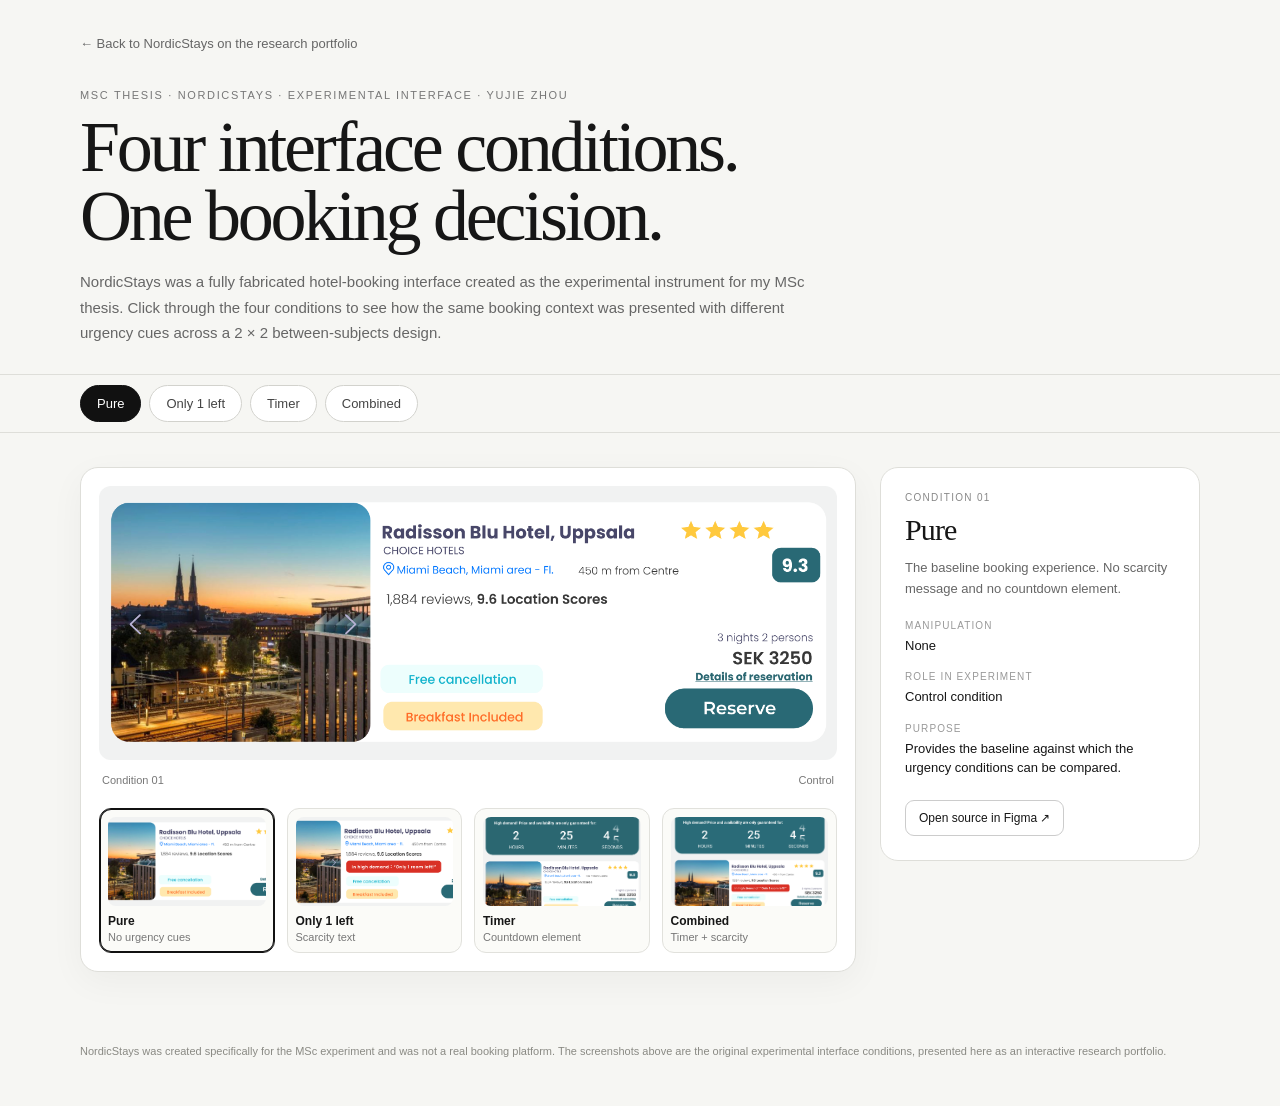
==== nordicstays.html @ 6490cdd3 "links update" ====
<!doctype html>
<html lang="en">
<head>
<meta charset="utf-8">
<meta name="viewport" content="width=device-width, initial-scale=1">
<title>NordicStays — Experimental Conditions</title>
 <link rel="stylesheet" href="nordicstays.css">
</head>
<body>
<header class="header">
  <a class="back" href="index.html#evidence">← Back to NordicStays on the research portfolio</a>
  <div class="eyebrow">MSc thesis · NordicStays · experimental interface · <a href="index.html" style="text-decoration:none">Yujie Zhou</a></div>
  <h1>Four interface conditions.<br>One booking decision.</h1>
  <p class="intro">
    NordicStays was a fully fabricated hotel-booking interface created as the experimental instrument
    for my MSc thesis. Click through the four conditions to see how the same booking context was
    presented with different urgency cues across a 2 × 2 between-subjects design.
  </p>
</header>

<div class="nav-wrap">
  <nav class="nav">
    <button class="active" data-target="pure">Pure</button>
    <button data-target="scarcity">Only 1 left</button>
    <button data-target="timer">Timer</button>
    <button data-target="combined">Combined</button>
  </nav>
</div>

<main>
  <section class="condition active" id="pure">
    <div class="visual">
      <img src="[data-uri]" alt="NordicStays hotel booking interface, pure control condition">
      <div class="label"><span>Condition 01</span><span>Control</span></div>
      <div class="thumbs">
        <div class="thumb active" data-target="pure"><img src="[data-uri]" alt="Pure thumbnail"><strong>Pure</strong><span>No urgency cues</span></div>
        <div class="thumb" data-target="scarcity"><img src="[data-uri]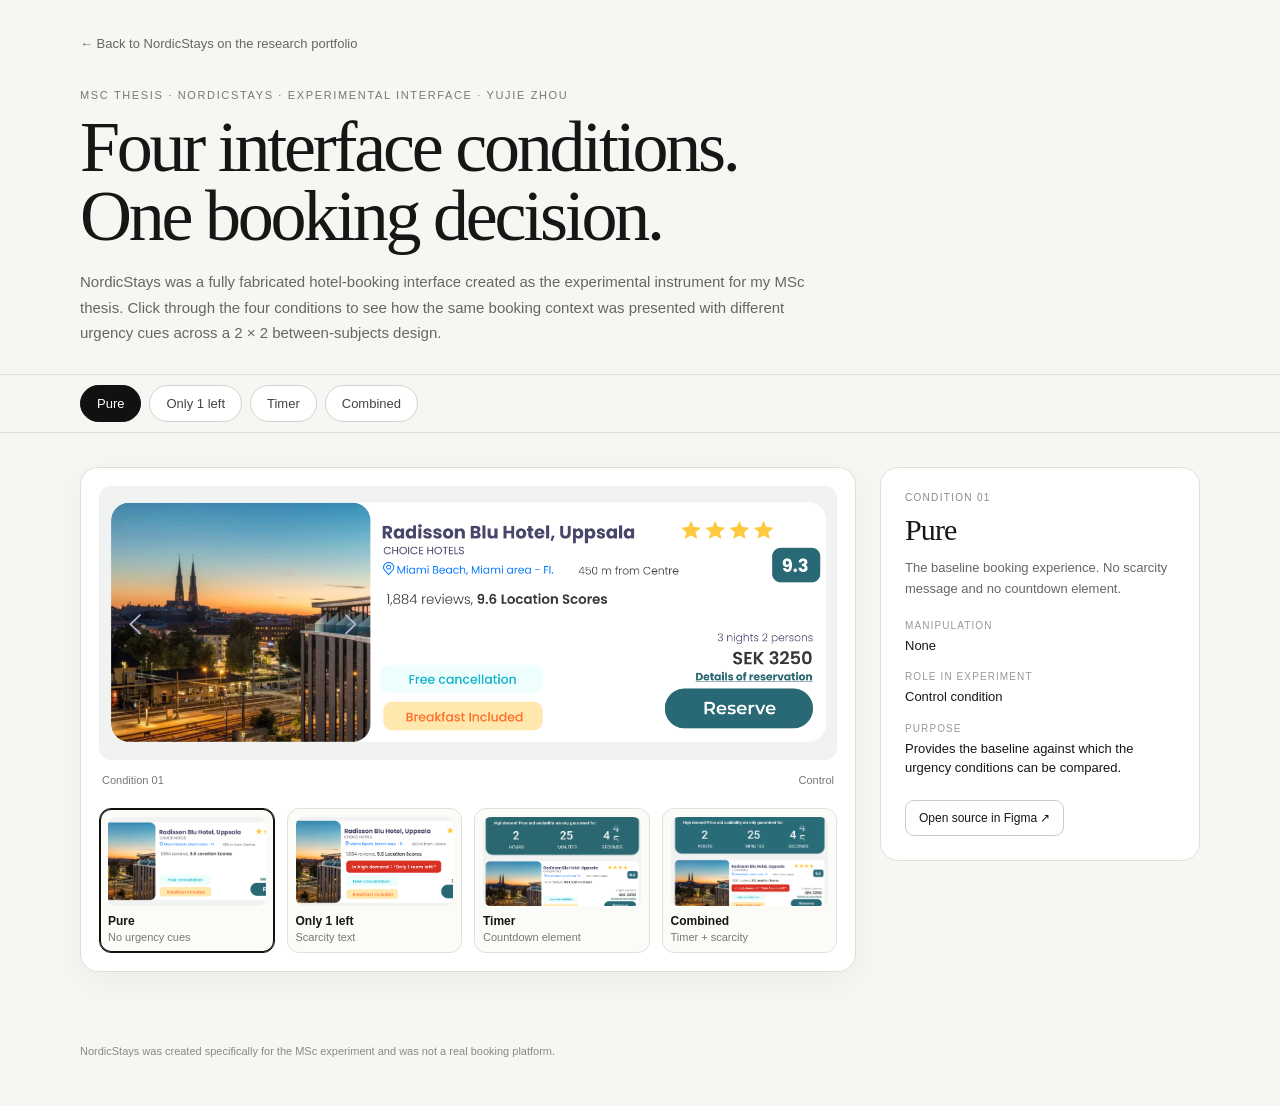
